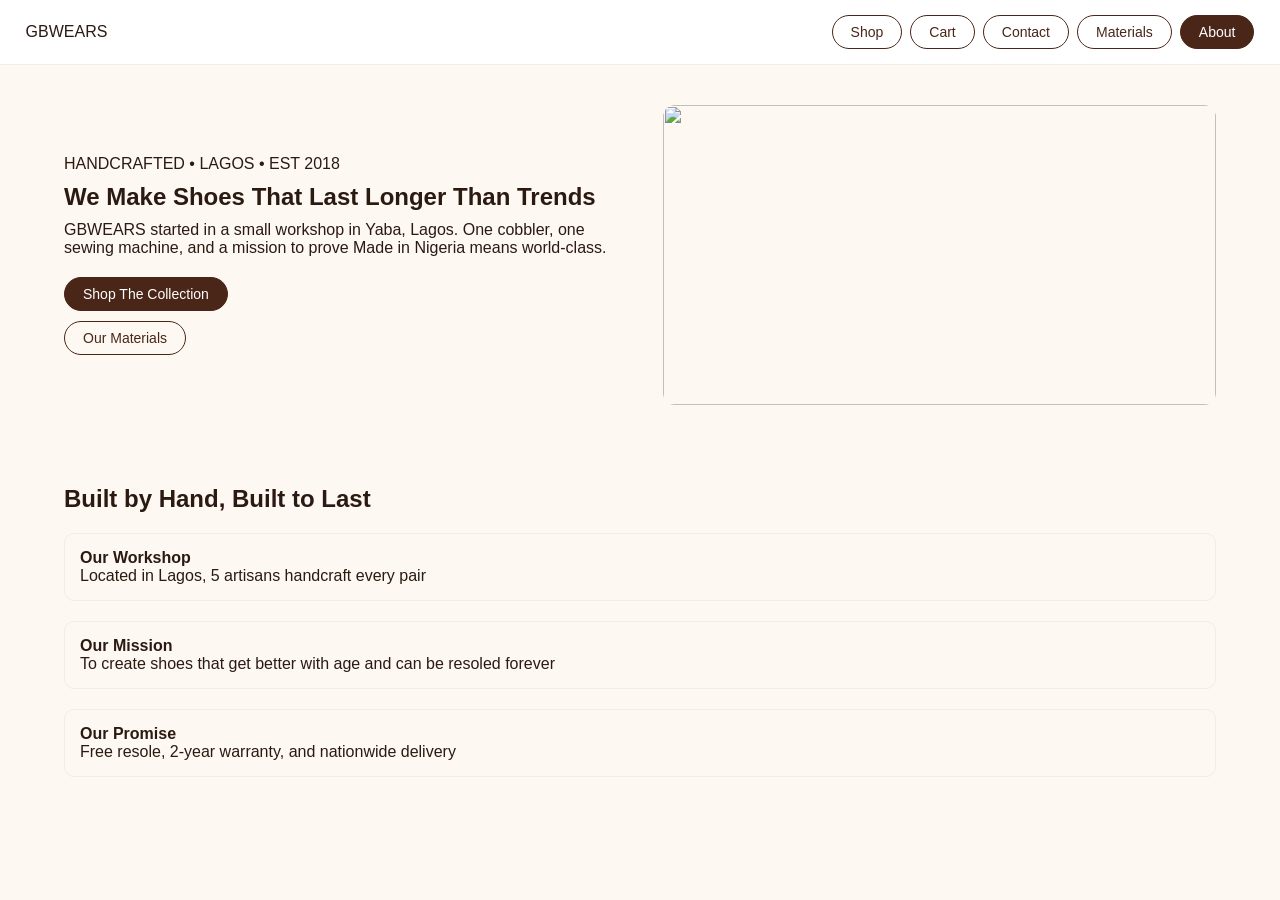
==== About.html @ af8d52bd "GB-wears" ====
<!DOCTYPE html>
<html>
<head>
  <meta charset="UTF-8">
  <meta name="viewport" content="width=device-width, initial-scale=1.0">
  <title>About - GBWEARS</title>
  <link rel="stylesheet" href="AM.css">
</head>
<body>
<header class="shop">
  <div>GBWEARS</div>
  <nav class="row">
    <a class="hii" href="shop.html">Shop</a>
    <a class="hii" href="cart.html">Cart</a>
    <a class="hii" href="contact.html">Contact</a>
    <a class="hii" href="materials.html">Materials</a>
    <a class="chip2" href="about.html">About</a>
  </nav>
</header>
<section class="shop">
  <div class="row">
    <p>HANDCRAFTED • LAGOS • EST 2018</p>
    <h1>We Make Shoes That Last Longer Than Trends</h1>
    <p>GBWEARS started in a small workshop in Yaba, Lagos. One cobbler, one sewing machine, and a mission to prove Made in Nigeria means world-class.</p>
    <div class="row">
      <a href="shop.html" class="chip2">Shop The Collection</a>
      <a href="materials.html" class="hii">Our Materials</a>
    </div>
  </div>
  <div class="row">
    <img src="https://images.unsplash.com/photo-1520639888713-7851133b1ed0?w=600" alt="">
  </div>
</section>
<div class="shop">
  <h2>Built by Hand, Built to Last</h2>
  <div class="row">
    <div>
      <h4>Our Workshop</h4>
      <p>Located in Lagos, 5 artisans handcraft every pair</p>
    </div>
  </div>
  <div class="row">
    <div>
      <h4>Our Mission</h4>
      <p>To create shoes that get better with age and can be resoled forever</p>
    </div>
  </div>
  <div class="row">
    <div>
      <h4>Our Promise</h4>
      <p>Free resole, 2-year warranty, and nationwide delivery</p>
    </div>
  </div>
</div>
</body>
</html>
---- AM.css ----
* {
  margin: 0;
  padding: 0;
  box-sizing: border-box;
  font-family: sans-serif;
}
body {
  background: #fdf8f2;
  color: #2b1a12;
}
img {
  width: 100%;
  height: 300px;
  object-fit: cover;
  border-radius: 12px;
}
header.shop {
  background: #fff;
  padding: 15px 2%;
  display: flex;
  justify-content: space-between;
  align-items: center;
  border-bottom: 1px solid #eee;
}
header.shop .row {
  border: none;
  padding: 0;
  width: auto;
  gap: 8px;
}
.shop {
  padding: 40px 5%;
  display: flex;
  justify-content: space-between;
  flex-wrap: wrap;
  gap: 20px;
  align-items: center;
}
section.shop .row {
  width: 48%;
  border: none;
  padding: 0;
}
.row {
  display: flex;
  gap: 10px;
  flex-wrap: wrap;
  align-items: center;
  width: 100%;
  border: 1px solid #eee;
  padding: 15px;
  border-radius: 10px;
}
.row .row {
  border: none;
  padding: 0;
  width: auto;
  margin-top: 10px;
}
.hii {
  padding: 8px 18px;
  border: 1px solid #4a2618;
  background: transparent;
  border-radius: 20px;
  text-decoration: none;
  color: #4a2618;
  font-size: 14px;
}
.chip2 {
  padding: 8px 18px;
  background: #4a2618;
  color: white;
  border: 1px solid #4a2618;
  border-radius: 20px;
  text-decoration: none;
  font-size: 14px;
}
.section2 {
  width: 100%;
  padding: 12px;
  background: #4a2618;
  color: white;
  border: none;
  border-radius: 6px;
  margin-top: 10px;
  font-weight: 600;
}
.section1 {
  width: 100%;
  padding: 12px;
  background: #25D366;
  color: white;
  border: none;
  border-radius: 6px;
  margin-top: 8px;
  font-weight: 600;
  text-decoration: none;
  display: block;
  text-align: center;
}
@media (max-width: 768px) {
  header.shop {
    flex-direction: column;
    gap: 10px;
  }
  .shop {
    flex-direction: column;
  }
  section.shop .row {
    width: 100%;
  }
  .row {
    width: 100%;
  }
}
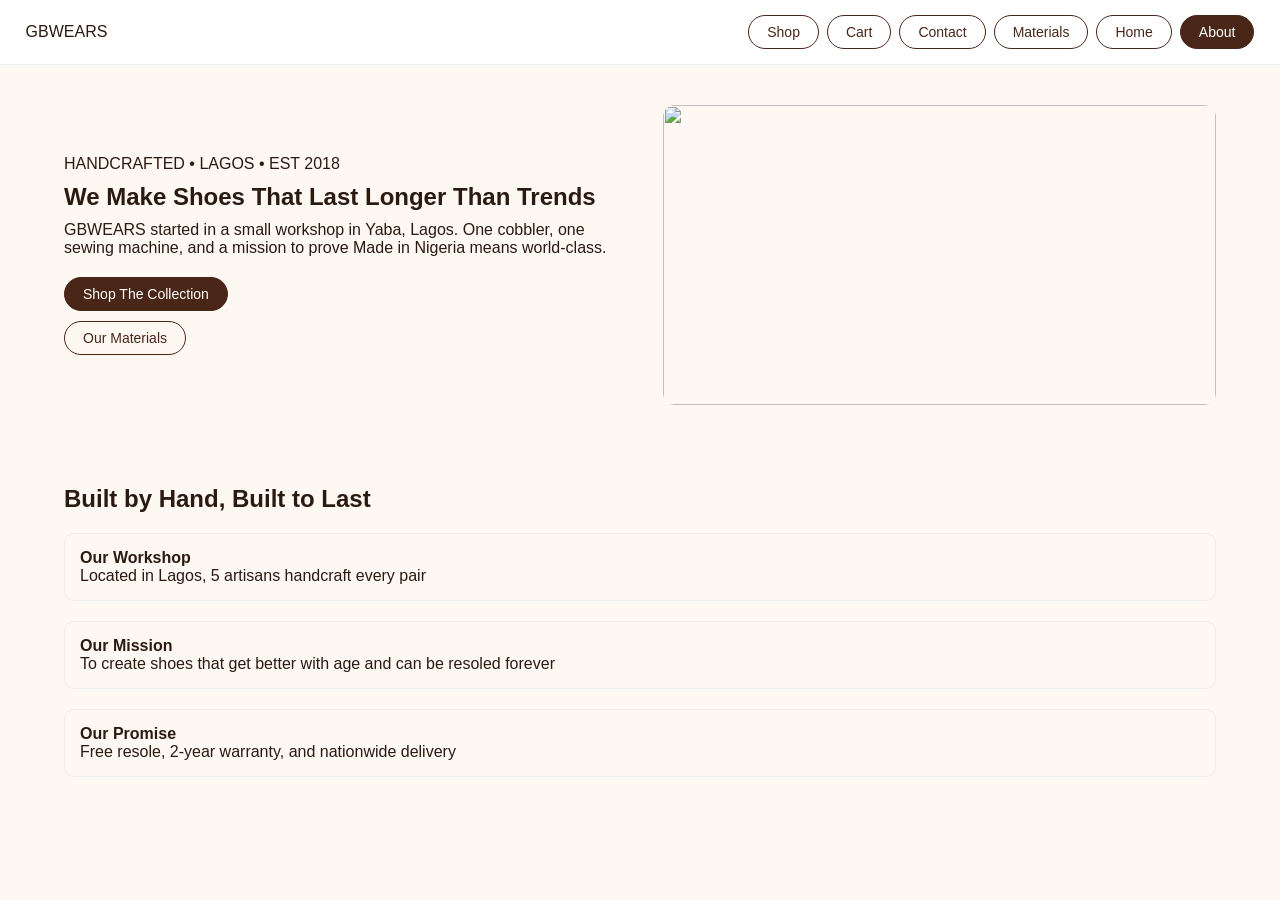
==== commit 9ad49359: "Index2" ====
--- a/About.html
+++ b/About.html
@@ -14,6 +14,7 @@
     <a class="hii" href="cart.html">Cart</a>
     <a class="hii" href="contact.html">Contact</a>
     <a class="hii" href="materials.html">Materials</a>
+      <a class="hii" href="index.html">Home</a>
     <a class="chip2" href="about.html">About</a>
   </nav>
 </header>
